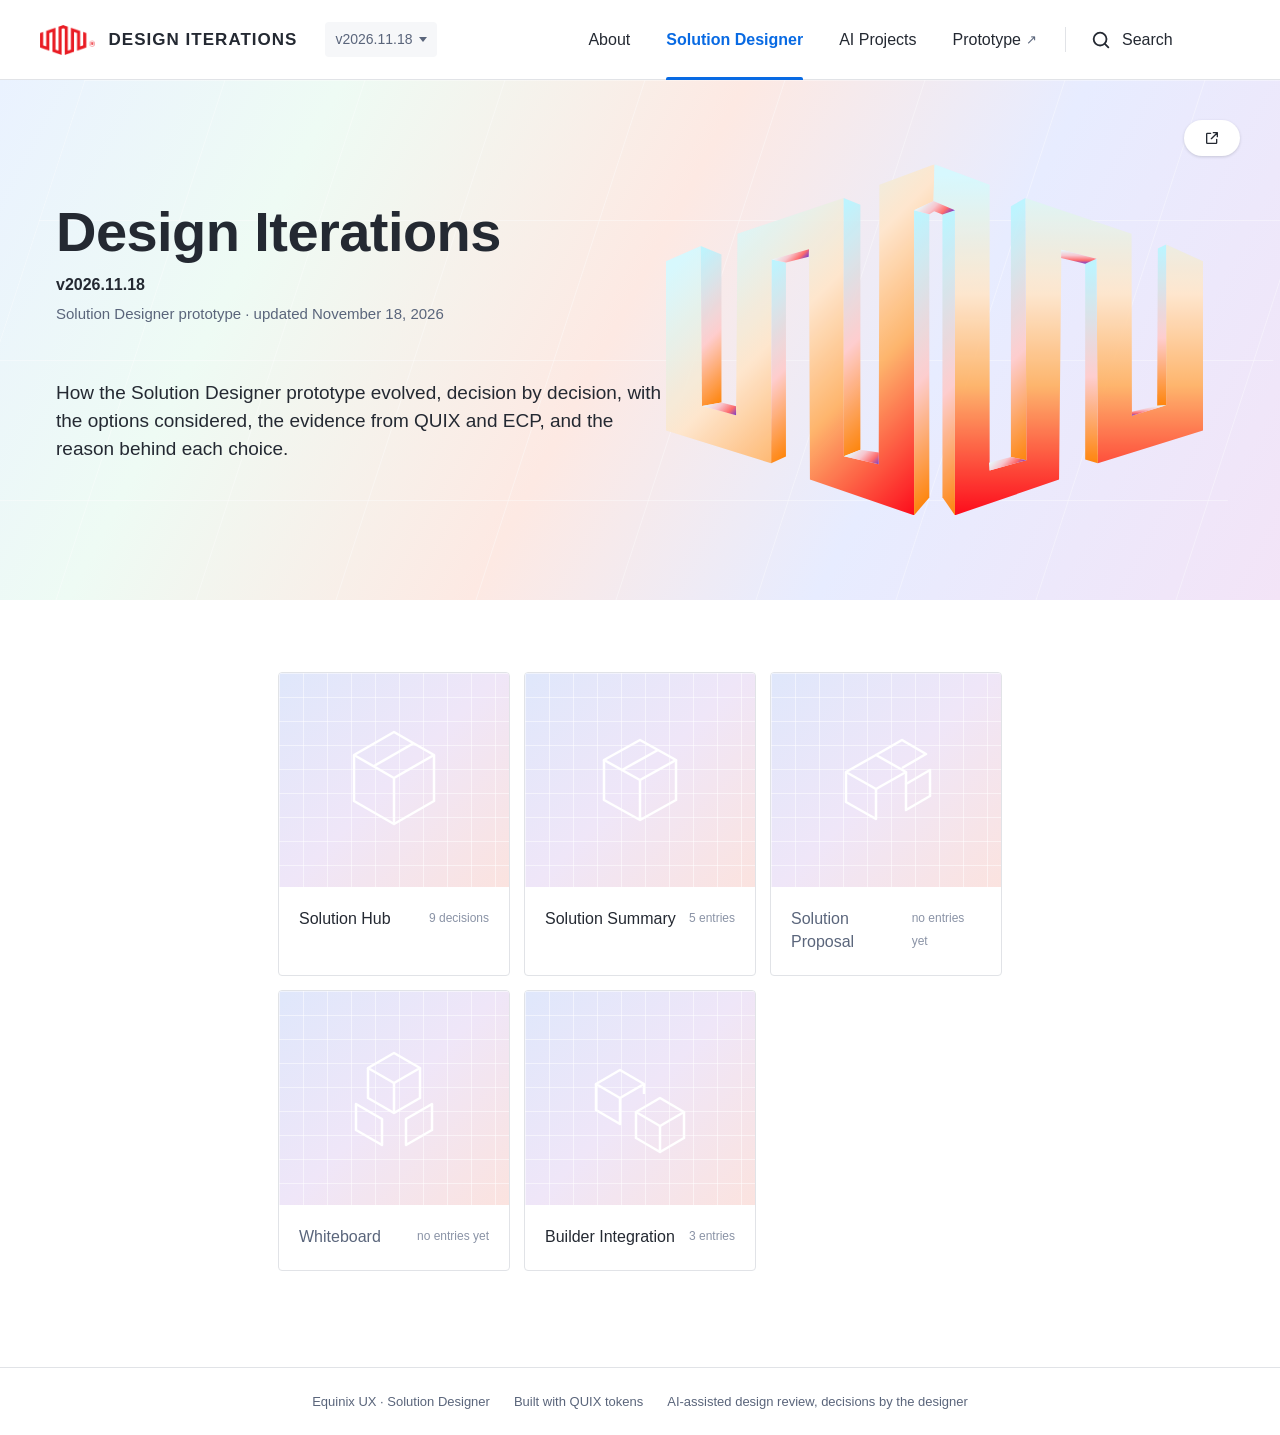
==== Design Iterations/index.html @ e68e1e46 "PI9 2026-11-18: Design Iterations site and Solution Hub QUIX alignment Add the Design Iterations doc" ====
<!doctype html>
<html lang="en"><head><meta charset="utf-8"><meta name="viewport" content="width=device-width, initial-scale=1">
<title>Design Iterations — Solution Designer</title>
<link rel="stylesheet" href="site.css">
</head><body>

<header class="topbar">
  <a class="brand" href="index.html"><img src="images/equinix-logo.png" alt="Equinix"><span>DESIGN ITERATIONS</span></a>
  <span class="version">v2026.11.18</span>
  <nav>
    <a href="about.html">About</a>
    <a href="index.html" class="active">Solution Designer</a>
    <a href="ai-projects.html">AI Projects</a>
    <a href="../Solution%20Designer.html" class="ext" target="_blank" rel="noopener">Prototype</a>
  </nav>
  <label class="search"><svg width="22" height="22" viewBox="0 0 24 24" fill="none" stroke="currentColor" stroke-width="2" stroke-linecap="round"><circle cx="11" cy="11" r="7"/><path d="M20 20l-3.5-3.5"/></svg><input type="search" placeholder="Search" aria-label="Search"></label>
</header>

<section class="hero">
  <img class="art" src="images/hero.svg" alt="">
  <a class="open" href="solution-hub.html" title="Open the Solution Hub log"><svg width="16" height="16" viewBox="0 0 24 24" fill="none" stroke="currentColor" stroke-width="2" stroke-linecap="round" stroke-linejoin="round"><path d="M14 4h6v6M20 4l-9 9M19 14v5a1 1 0 0 1-1 1H5a1 1 0 0 1-1-1V6a1 1 0 0 1 1-1h5"/></svg></a>
  <div class="copy">
    <h1>Design Iterations</h1>
    <p class="ver">v2026.11.18</p>
    <p class="upd">Solution Designer prototype · updated November 18, 2026</p>
    <p class="tag">How the Solution Designer prototype evolved, decision by decision, with the options considered, the evidence from QUIX and ECP, and the reason behind each choice.</p>
  </div>
</section>

<section class="grid" aria-label="Areas">
  <a class="tile" href="solution-hub.html">
    <div class="img"><svg viewBox="0 0 132 132" fill="none" stroke="#fff" stroke-width="2.5" stroke-linejoin="round"><path d="M66 18l40 23v46l-40 23-40-23V41z"/><path d="M26 41l40 23 40-23M66 64v46"/><path d="M46 52l40-23"/></svg></div>
    <div class="label">Solution Hub <small>9 decisions</small></div>
  </a>
  <a class="tile" href="solution-summary.html">
    <div class="img"><svg viewBox="0 0 132 132" fill="none" stroke="#fff" stroke-width="2.5" stroke-linejoin="round"><path d="M30 46l36-20 36 20-36 20z"/><path d="M30 46v40l36 20V66M102 46v40L66 106"/><path d="M48 56l36-20"/></svg></div>
    <div class="label">Solution Summary <small>5 entries</small></div>
  </a>
  <a class="tile soon" href="solution-proposal.html">
    <div class="img"><svg viewBox="0 0 132 132" fill="none" stroke="#fff" stroke-width="2.5" stroke-linejoin="round"><path d="M26 58l30-17 30 17-30 17z"/><path d="M26 58v30l30 17V75M86 58v12M56 41l26-15 24 14-24 14"/><path d="M86 70l24-14v26l-24 14V70z"/></svg></div>
    <div class="label">Solution Proposal <small>no entries yet</small></div>
  </a>
  <a class="tile soon" href="whiteboard.html">
    <div class="img"><svg viewBox="0 0 132 132" fill="none" stroke="#fff" stroke-width="2.5" stroke-linejoin="round"><path d="M40 36l26-15 26 15-26 15z"/><path d="M40 36v30l26 15V51M92 36v30L66 81"/><path d="M28 72l26 15v26L28 98zM78 87l26-15v26l-26 15z"/></svg></div>
    <div class="label">Whiteboard <small>no entries yet</small></div>
  </a>
  <a class="tile" href="builder-integration.html">
    <div class="img"><svg viewBox="0 0 132 132" fill="none" stroke="#fff" stroke-width="2.5" stroke-linejoin="round"><path d="M22 52l24-14 24 14-24 14z"/><path d="M22 52v26l24 14V66M70 52v10"/><path d="M62 80l24-14 24 14-24 14z"/><path d="M62 80v26l24 14V94M110 80v26l-24 14"/></svg></div>
    <div class="label">Builder Integration <small>3 entries</small></div>
  </a>
</section>

<footer class="site"><span>Equinix UX · Solution Designer</span><span>Built with QUIX tokens</span><span>AI-assisted design review, decisions by the designer</span></footer>
</body></html>
---- Design Iterations/site.css ----
/* Design Iterations — documentation site styles (QUIX-inspired, uses the prototype's tokens) */
:root{
  --ink:#242932;--text:#5a657b;--muted:#8a93a6;--line:#e1e3e7;--fill:#f2f3f4;--fill-2:#f6f7f9;
  --blue:#086ae3;--blue-hover:#0655b6;--soft:#ebf4fe;--red:#e30613;
  --green:#2a6431;--greenfill:#dffbe5;--greenstroke:#7cde9a;
  --font:"Nexa Text","Noto Sans",Arial,sans-serif;
}
*{box-sizing:border-box}
html,body{margin:0;background:#fff;color:var(--ink);font:400 15px/23px var(--font)}
a{color:var(--blue);text-decoration:none}a:hover{text-decoration:underline}
img{max-width:100%}

/* ---- top bar ---- */
.topbar{position:sticky;top:0;z-index:50;height:80px;background:#fff;border-bottom:1px solid var(--line);display:flex;align-items:center;padding:0 40px;gap:28px}
.topbar .brand{display:flex;align-items:center;gap:14px;text-decoration:none;color:var(--ink)}
.topbar .brand img{height:30px;width:auto;display:block}
.topbar .brand span{font:700 17px/20px var(--font);letter-spacing:.06em;color:var(--ink)}
.topbar .version{display:inline-flex;align-items:center;gap:6px;color:var(--text);font-size:14px;padding:6px 10px;border-radius:4px;background:var(--fill-2)}
.topbar .version:after{content:"";width:0;height:0;border-left:4px solid transparent;border-right:4px solid transparent;border-top:5px solid var(--text)}
.topbar nav{margin-left:auto;display:flex;align-items:center;gap:36px;height:100%}
.topbar nav a{position:relative;color:var(--ink);font-size:16px;height:80px;display:inline-flex;align-items:center;text-decoration:none}
.topbar nav a.ext:after{content:"↗";font-size:13px;margin-left:5px;color:var(--text)}
.topbar nav a.active{color:var(--blue);font-weight:700}
.topbar nav a.active:before{content:"";position:absolute;left:0;right:0;bottom:0;height:3px;background:var(--blue);border-radius:2px 2px 0 0}
.topbar .search{display:flex;align-items:center;gap:8px;border-left:1px solid var(--line);padding-left:24px;color:var(--ink);font-size:16px}
.topbar .search input{border:none;outline:none;font:inherit;width:120px;color:var(--ink);background:transparent}
.topbar .search input::placeholder{color:var(--ink)}
.topbar .search svg{flex:none}

/* ---- home hero ---- */
.hero{position:relative;min-height:520px;overflow:hidden;background:
  linear-gradient(118deg,#eaf2ff 0%,#eefbf4 22%,#fde9e3 48%,#e7ecff 70%,#f3e4f7 100%)}
.hero:before{content:"";position:absolute;inset:0;background-image:
  linear-gradient(rgba(255,255,255,.55) 1px,transparent 1px),linear-gradient(90deg,rgba(255,255,255,.55) 1px,transparent 1px);
  background-size:140px 140px;transform:skewX(-18deg);opacity:.7}
.hero .art{position:absolute;right:6%;top:50%;transform:translateY(-50%);width:min(620px,42vw);height:auto;opacity:.95}
.hero .copy{position:relative;max-width:720px;padding:120px 56px 110px}
.hero h1{font:800 56px/64px var(--font);margin:0 0 10px;letter-spacing:-.01em}
.hero .ver{font:700 16px/22px var(--font);margin:0 0 6px}
.hero .upd{color:var(--text);margin:0 0 54px}
.hero .tag{font-size:19px;line-height:28px;margin:0}
.hero .open{position:absolute;right:40px;top:40px;width:56px;height:36px;border-radius:999px;background:#fff;box-shadow:0 1px 3px rgba(36,41,50,.18);display:inline-flex;align-items:center;justify-content:center;color:var(--ink)}

/* ---- card grid ---- */
.grid{display:grid;grid-template-columns:repeat(5,232px);gap:14px;justify-content:center;padding:72px 40px 96px}
.tile{display:block;border:1px solid var(--line);border-radius:4px;overflow:hidden;background:#fff;color:var(--ink);text-decoration:none;transition:box-shadow .12s}
.tile:hover{box-shadow:0 6px 18px rgba(36,41,50,.12);text-decoration:none}
.tile .img{height:214px;background:linear-gradient(135deg,#dfe7fb,#efe6f8 50%,#fbe3df);display:flex;align-items:center;justify-content:center;position:relative;overflow:hidden}
.tile .img:before{content:"";position:absolute;inset:0;background-image:linear-gradient(rgba(255,255,255,.5) 1px,transparent 1px),linear-gradient(90deg,rgba(255,255,255,.5) 1px,transparent 1px);background-size:24px 24px}
.tile .img svg{position:relative;width:132px;height:132px}
.tile .label{padding:20px 20px 22px;font-size:16px;display:flex;align-items:center;justify-content:space-between}
.tile .label small{color:var(--muted);font-size:12px}
.tile.soon .label{color:var(--text)}

/* ---- doc layout (left nav + content) ---- */
.doc{display:grid;grid-template-columns:272px 1fr;min-height:calc(100vh - 80px)}
.leftnav{border-right:1px solid var(--line);padding:40px 0 40px 12px;position:sticky;top:80px;height:calc(100vh - 80px);overflow:auto;font-size:15px}
.leftnav .grp{display:flex;align-items:center;justify-content:space-between;padding:10px 14px;margin:0 12px 2px 0;border-radius:4px;background:var(--fill);font-weight:700;letter-spacing:.04em;text-transform:uppercase;font-size:14px;color:var(--ink)}
.leftnav .grp.plain{background:transparent;font-weight:400;text-transform:uppercase;color:var(--text)}
.leftnav .grp .chev{width:0;height:0;border-left:5px solid transparent;border-right:5px solid transparent;border-top:6px solid var(--text)}
.leftnav .grp.plain .chev{border-top:none;border-bottom:none;border-left:6px solid var(--text);border-top:5px solid transparent;border-bottom:5px solid transparent;border-right:none}
.leftnav a.item{display:block;padding:9px 14px 9px 40px;margin-right:12px;color:var(--ink);border-radius:4px;text-decoration:none;line-height:20px}
.leftnav a.item:hover{background:var(--fill-2)}
.leftnav a.item.on{color:var(--blue);background:var(--soft);font-weight:700}
.leftnav a.item small{display:block;color:var(--muted);font-size:12px;font-weight:400}
.leftnav .sub{margin:6px 0 14px}
.content{padding:48px 64px 120px;max-width:1240px;position:relative}
.content .open{position:absolute;right:40px;top:40px;width:56px;height:36px;border-radius:999px;background:#fff;box-shadow:0 0 0 1px var(--line);display:inline-flex;align-items:center;justify-content:center;color:var(--ink)}
.content h1.big{font:800 46px/54px var(--font);letter-spacing:.02em;text-transform:uppercase;margin:16px 0 36px}
.lede{color:var(--text);font-size:16px;max-width:820px;margin:-18px 0 32px}
.kv{display:flex;gap:28px;flex-wrap:wrap;color:var(--text);font-size:13px;margin:0 0 24px}.kv b{color:var(--ink)}

/* ---- generic cards for about / projects / placeholder ---- */
.pcard{border:1px solid var(--line);border-radius:6px;padding:24px 28px;margin:0 0 18px;background:#fff}
.pcard h2{margin:0 0 6px;font:800 22px/30px var(--font)}
.pcard p{margin:0 0 8px;color:var(--text)}
.badge{display:inline-block;height:24px;padding:0 10px;border-radius:999px;font:400 12px/24px var(--font)}
.badge.ok{background:var(--greenfill);color:var(--green);box-shadow:inset 0 0 0 1px var(--greenstroke)}
.badge.grey{background:var(--fill);color:var(--text);box-shadow:inset 0 0 0 1px var(--line)}
.badge.blue{background:var(--soft);color:var(--blue-hover);box-shadow:inset 0 0 0 1px #9cc7fc}
.fields{display:grid;grid-template-columns:160px 1fr;gap:10px 18px;font-size:14px}
.fields dt{color:var(--text)}.fields dd{margin:0}
.placeholder{color:var(--muted);font-style:italic}
.empty{border:1px dashed var(--line);border-radius:6px;padding:48px 24px;text-align:center;color:var(--text);background:var(--fill-2)}
.empty b{display:block;color:var(--ink);font-size:18px;margin-bottom:6px}
footer.site{border-top:1px solid var(--line);padding:22px 40px;color:var(--text);font-size:13px;display:flex;gap:24px;justify-content:center}

@media (max-width:1280px){.grid{grid-template-columns:repeat(3,232px)}}@media (max-width:1100px){.grid{grid-template-columns:repeat(2,232px)}.doc{grid-template-columns:1fr}.leftnav{position:static;height:auto;border-right:none;border-bottom:1px solid var(--line)}.hero .art{display:none}}
@media print{.topbar,.leftnav,.content .open{display:none}.doc{display:block}.content{padding:0;max-width:none}}
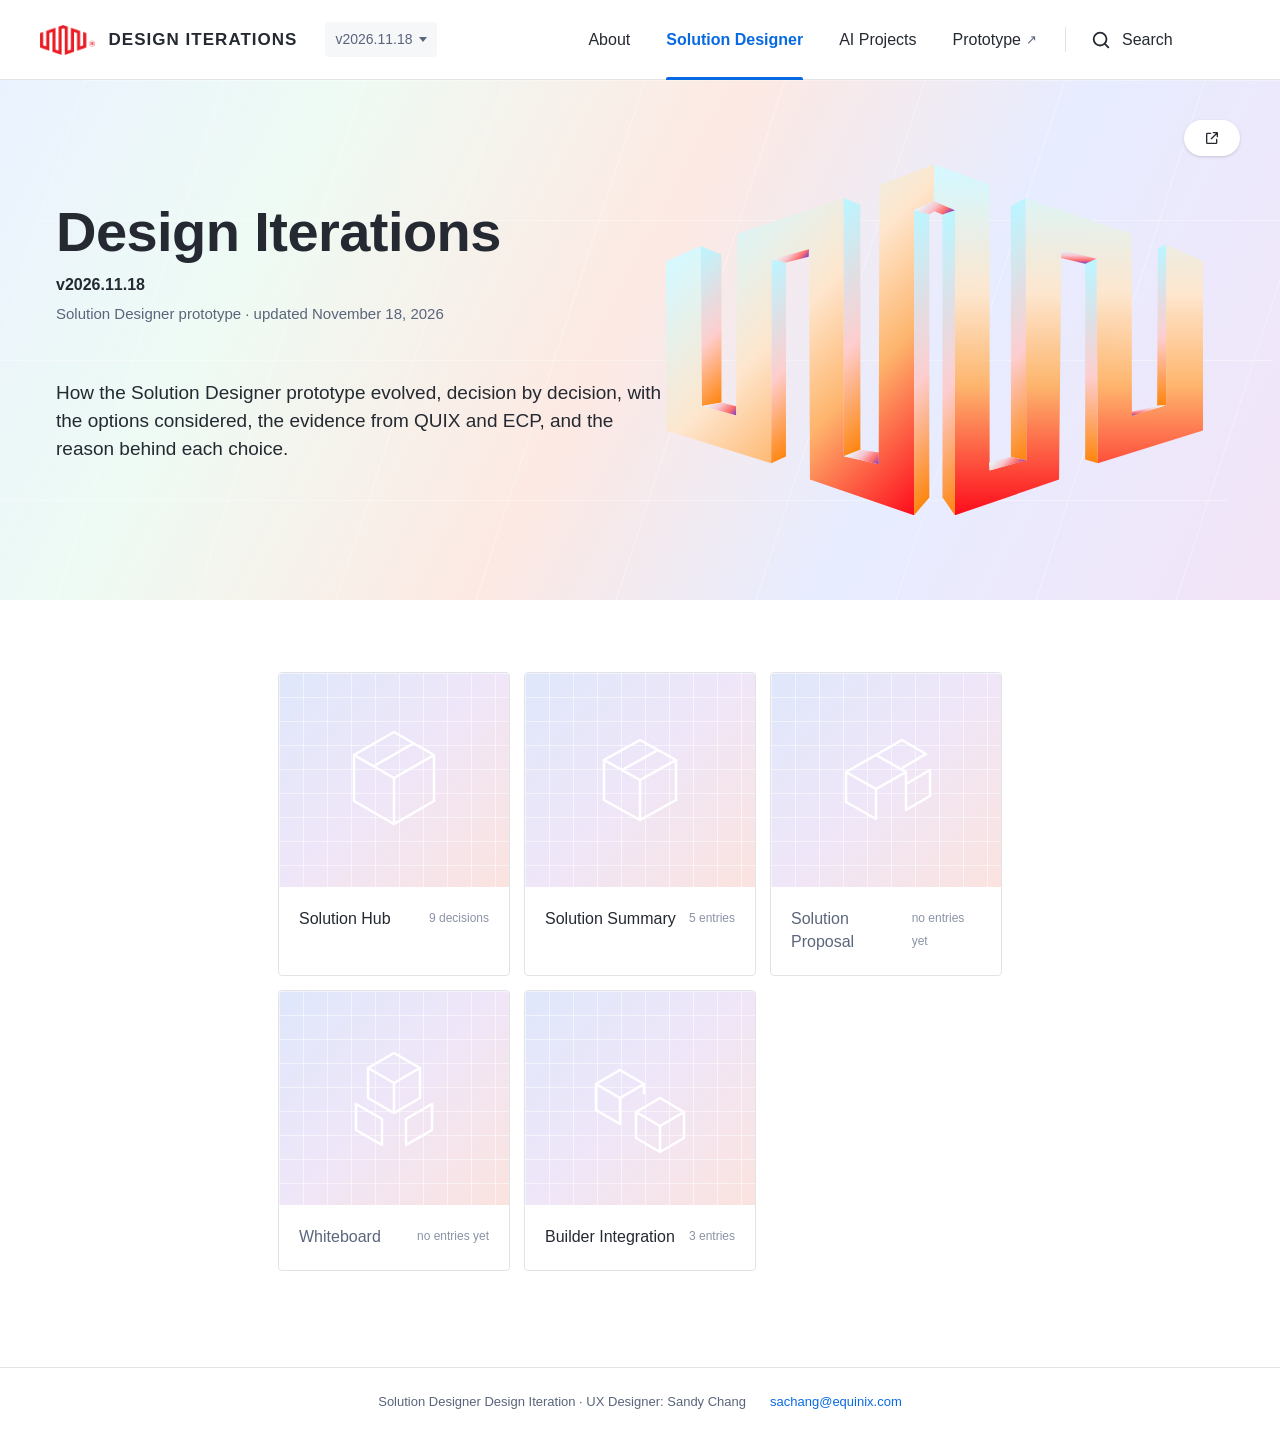
==== commit 6ce4d984: "Add files via upload" ====
--- a/Design Iterations/index.html
+++ b/Design Iterations/index.html
@@ -50,5 +50,5 @@
   </a>
 </section>
 
-<footer class="site"><span>Equinix UX · Solution Designer</span><span>Built with QUIX tokens</span><span>AI-assisted design review, decisions by the designer</span></footer>
+<footer class="site"><span>Solution Designer Design Iteration · UX Designer: Sandy Chang</span><span><a href="mailto:sachang@equinix.com">sachang@equinix.com</a></span></footer>
 </body></html>
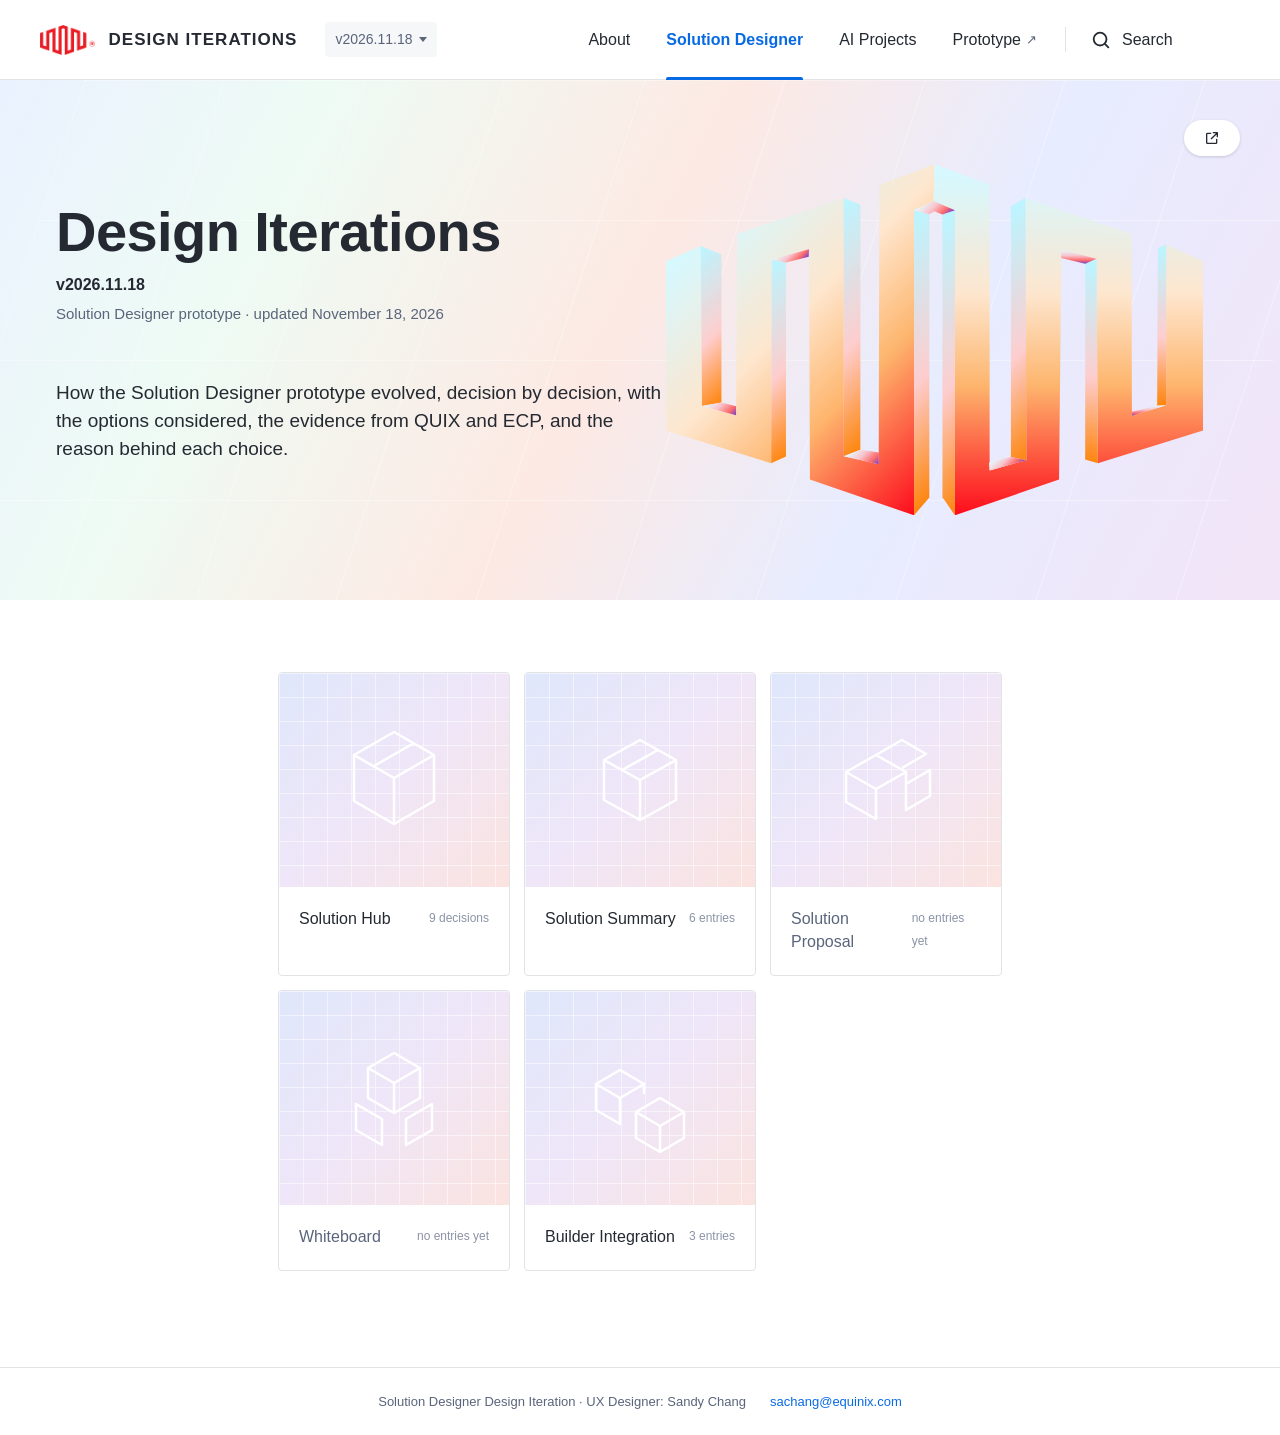
==== commit 7634a689: "Update iteration file" ====
--- a/Design Iterations/index.html
+++ b/Design Iterations/index.html
@@ -34,7 +34,7 @@
   </a>
   <a class="tile" href="solution-summary.html">
     <div class="img"><svg viewBox="0 0 132 132" fill="none" stroke="#fff" stroke-width="2.5" stroke-linejoin="round"><path d="M30 46l36-20 36 20-36 20z"/><path d="M30 46v40l36 20V66M102 46v40L66 106"/><path d="M48 56l36-20"/></svg></div>
-    <div class="label">Solution Summary <small>5 entries</small></div>
+    <div class="label">Solution Summary <small>6 entries</small></div>
   </a>
   <a class="tile soon" href="solution-proposal.html">
     <div class="img"><svg viewBox="0 0 132 132" fill="none" stroke="#fff" stroke-width="2.5" stroke-linejoin="round"><path d="M26 58l30-17 30 17-30 17z"/><path d="M26 58v30l30 17V75M86 58v12M56 41l26-15 24 14-24 14"/><path d="M86 70l24-14v26l-24 14V70z"/></svg></div>
